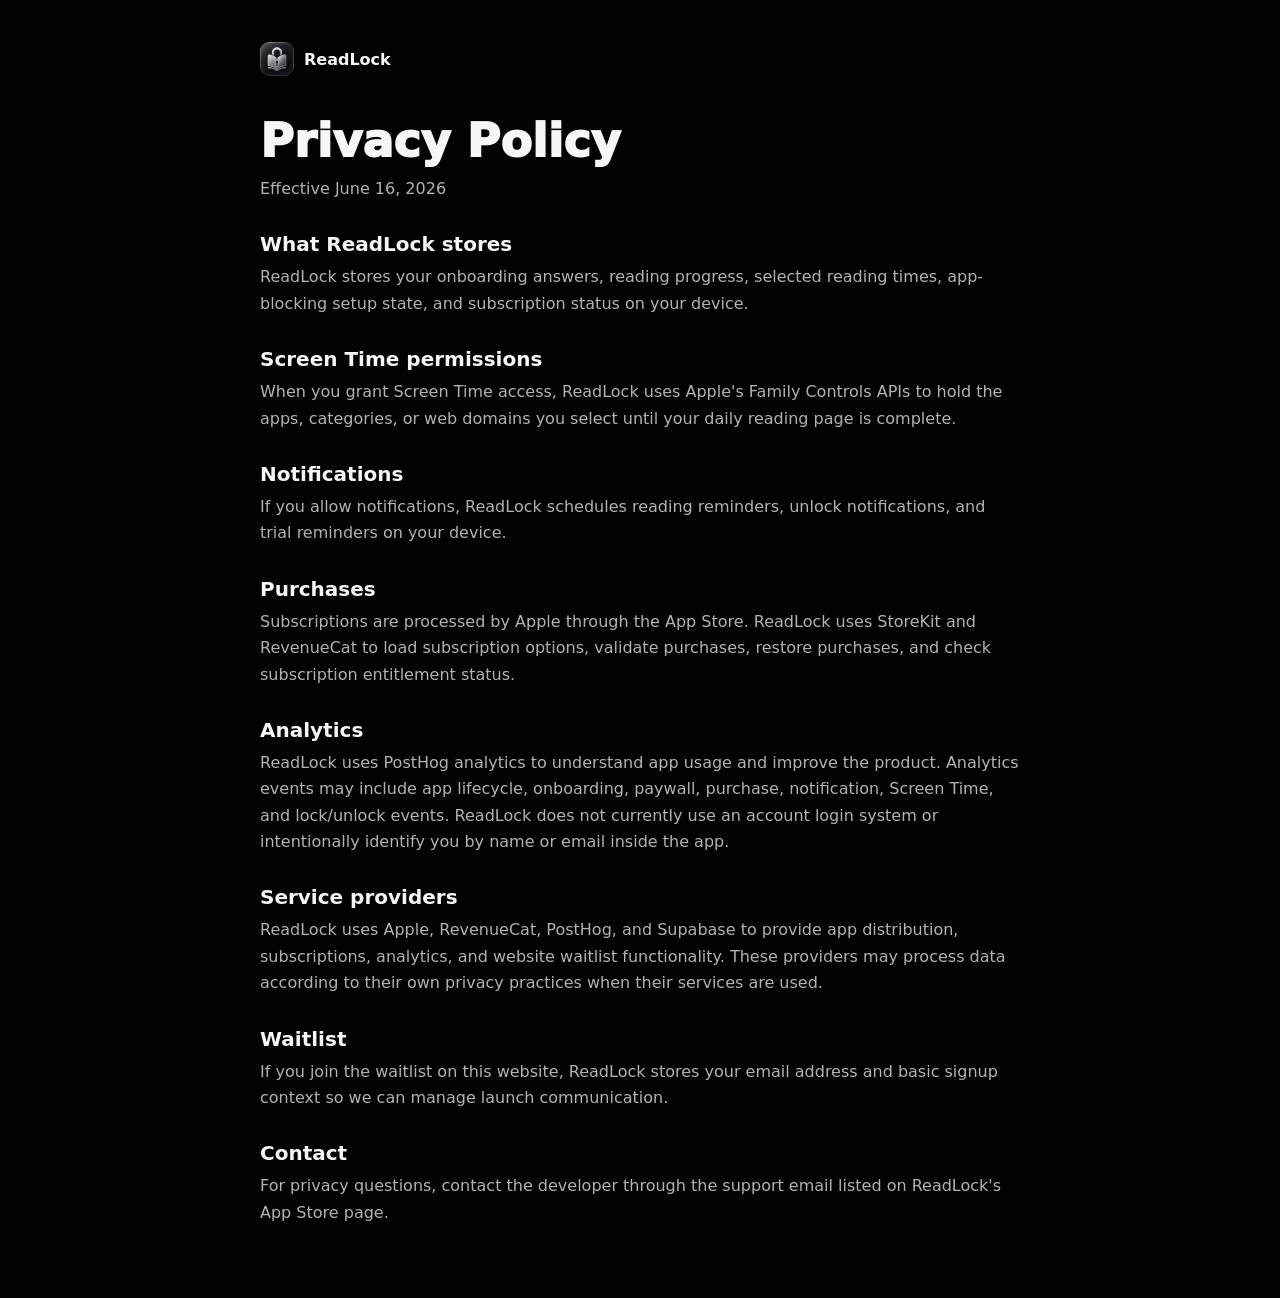
==== privacy.html @ a069968a "Initial ReadLock support site" ====
<!doctype html>
<html lang="en">
  <head>
    <meta charset="utf-8">
    <meta name="viewport" content="width=device-width, initial-scale=1">
    <title>ReadLock Privacy Policy</title>
    <meta name="description" content="ReadLock privacy policy.">
    <link rel="stylesheet" href="./styles.css">
  </head>
  <body>
    <main class="legal-page">
      <a class="brand" href="./index.html" aria-label="ReadLock home">
        <img src="./assets/readlock-logo.png" alt="" width="34" height="34">
        <span>ReadLock</span>
      </a>

      <h1>Privacy Policy</h1>
      <p>Effective June 16, 2026</p>

      <h2>What ReadLock stores</h2>
      <p>ReadLock stores your onboarding answers, reading progress, selected reading times, app-blocking setup state, and subscription status on your device.</p>

      <h2>Screen Time permissions</h2>
      <p>When you grant Screen Time access, ReadLock uses Apple's Family Controls APIs to hold the apps, categories, or web domains you select until your daily reading page is complete.</p>

      <h2>Notifications</h2>
      <p>If you allow notifications, ReadLock schedules reading reminders, unlock notifications, and trial reminders on your device.</p>

      <h2>Purchases</h2>
      <p>Subscriptions are processed by Apple through the App Store. ReadLock uses StoreKit and RevenueCat to load subscription options, validate purchases, restore purchases, and check subscription entitlement status.</p>

      <h2>Analytics</h2>
      <p>ReadLock uses PostHog analytics to understand app usage and improve the product. Analytics events may include app lifecycle, onboarding, paywall, purchase, notification, Screen Time, and lock/unlock events. ReadLock does not currently use an account login system or intentionally identify you by name or email inside the app.</p>

      <h2>Service providers</h2>
      <p>ReadLock uses Apple, RevenueCat, PostHog, and Supabase to provide app distribution, subscriptions, analytics, and website waitlist functionality. These providers may process data according to their own privacy practices when their services are used.</p>

      <h2>Waitlist</h2>
      <p>If you join the waitlist on this website, ReadLock stores your email address and basic signup context so we can manage launch communication.</p>

      <h2>Contact</h2>
      <p>For privacy questions, contact the developer through the support email listed on ReadLock's App Store page.</p>
    </main>
  </body>
</html>
---- styles.css ----
:root {
  color-scheme: dark;
  --black: #020203;
  --surface: #090a0d;
  --panel: rgba(14, 15, 18, 0.72);
  --silver: #f2f3f5;
  --silver-muted: #c5cad2;
  --muted: #9da2ad;
  --line: rgba(255, 255, 255, 0.14);
  --line-strong: rgba(255, 255, 255, 0.24);
  --shadow: 0 34px 100px rgba(0, 0, 0, 0.52);
  font-family: Inter, ui-sans-serif, system-ui, -apple-system, BlinkMacSystemFont, "Segoe UI", sans-serif;
}

* {
  box-sizing: border-box;
}

html {
  scroll-behavior: smooth;
}

body {
  margin: 0;
  background: var(--black);
  color: var(--silver);
  letter-spacing: 0;
}

a {
  color: inherit;
  text-decoration: none;
}

img {
  display: block;
  max-width: 100%;
}

.sr-only {
  position: absolute;
  width: 1px;
  height: 1px;
  padding: 0;
  margin: -1px;
  overflow: hidden;
  clip: rect(0, 0, 0, 0);
  white-space: nowrap;
  border: 0;
}

.site-header {
  position: fixed;
  z-index: 20;
  top: 22px;
  left: 50%;
  width: min(1020px, calc(100% - 32px));
  transform: translateX(-50%);
  display: grid;
  grid-template-columns: 1fr auto 1fr;
  align-items: center;
  gap: 18px;
  padding: 10px 12px;
  border: 1px solid var(--line);
  border-radius: 999px;
  background: rgba(8, 9, 12, 0.62);
  backdrop-filter: blur(22px);
}

.brand {
  display: inline-flex;
  align-items: center;
  gap: 10px;
  min-width: 0;
  font-weight: 900;
}

.brand img {
  width: 34px;
  height: 34px;
  border-radius: 9px;
}

.nav-cta {
  justify-self: end;
  padding: 13px 21px;
  border-radius: 999px;
  background: var(--silver);
  color: var(--black);
  font-size: 14px;
  font-weight: 950;
}

.hero {
  position: relative;
  min-height: 100svh;
  overflow: hidden;
  display: grid;
  place-items: start center;
  padding: 136px 20px 0;
  isolation: isolate;
}

.hero-bg,
.hero-shade {
  position: absolute;
  inset: 0;
  z-index: -2;
}

.hero-bg {
  background-image: url("./assets/hero-readlock.png");
  background-size: cover;
  background-position: center top;
  transform: scale(1.04);
}

.hero-shade {
  z-index: -1;
  background:
    radial-gradient(circle at 50% 24%, rgba(255, 255, 255, 0.16), transparent 32%),
    linear-gradient(90deg, rgba(0, 0, 0, 0.74), rgba(0, 0, 0, 0.18) 48%, rgba(0, 0, 0, 0.72)),
    linear-gradient(180deg, rgba(0, 0, 0, 0.14), rgba(0, 0, 0, 0.52) 62%, var(--black) 92%);
}

.hero-content {
  width: min(760px, 100%);
  text-align: center;
}

.eyebrow {
  margin: 0 0 14px;
  color: var(--silver-muted);
  text-transform: uppercase;
  font-size: 12px;
  font-weight: 950;
  letter-spacing: 0.12em;
}

h1,
h2,
h3,
p {
  overflow-wrap: anywhere;
}

h1 {
  margin: 0;
  font-size: clamp(58px, 9vw, 112px);
  line-height: 0.9;
  font-weight: 950;
  letter-spacing: 0;
}

.hero-copy {
  width: min(520px, 100%);
  margin: 22px auto 0;
  color: rgba(242, 243, 245, 0.82);
  font-size: clamp(18px, 2.2vw, 24px);
  line-height: 1.32;
  font-weight: 750;
}

.waitlist-form {
  width: min(510px, 100%);
  margin: 30px auto 0;
  display: grid;
  grid-template-columns: 1fr auto;
  gap: 8px;
  padding: 8px;
  border: 1px solid var(--line-strong);
  border-radius: 999px;
  background: rgba(2, 2, 3, 0.58);
  backdrop-filter: blur(18px);
}

.waitlist-form input,
.waitlist-form button {
  min-height: 50px;
  border: 0;
  font: inherit;
}

.waitlist-form input {
  width: 100%;
  min-width: 0;
  padding: 0 18px;
  color: var(--silver);
  background: transparent;
  outline: 0;
  font-weight: 750;
}

.waitlist-form input::placeholder {
  color: rgba(242, 243, 245, 0.52);
}

.waitlist-form button {
  cursor: pointer;
  padding: 0 23px;
  border-radius: 999px;
  background: var(--silver);
  color: var(--black);
  font-weight: 950;
  white-space: nowrap;
}

.waitlist-form button:disabled {
  cursor: wait;
  opacity: 0.72;
}

.form-note {
  min-height: 20px;
  margin: 12px 0 0;
  color: rgba(242, 243, 245, 0.62);
  font-size: 13px;
  font-weight: 800;
}

.form-note:empty {
  min-height: 0;
  margin-top: 0;
}

.form-note.is-success {
  color: white;
}

.form-note.is-error {
  color: #f2c8c8;
}

.phone-row {
  width: min(1040px, 100%);
  margin: clamp(54px, 8vh, 82px) auto 0;
  display: grid;
  grid-template-columns: repeat(3, minmax(0, 1fr));
  gap: clamp(12px, 2.8vw, 32px);
  align-items: end;
}

.phone-frame {
  margin: 0;
  padding: 8px;
  border: 1px solid var(--line);
  border-radius: clamp(24px, 3vw, 34px);
  background: linear-gradient(145deg, rgba(255, 255, 255, 0.18), rgba(255, 255, 255, 0.04));
  box-shadow: var(--shadow);
}

.phone-frame img {
  width: 100%;
  aspect-ratio: 1206 / 2622;
  border-radius: clamp(18px, 2.4vw, 26px);
  object-fit: cover;
}

.phone-left,
.phone-right {
  transform: translateY(36px) scale(0.94);
  opacity: 0.9;
}

.phone-center {
  transform: translateY(10px);
}

.site-footer {
  width: min(1080px, calc(100% - 40px));
  margin: 0 auto;
  padding: 78px 0 34px;
  display: flex;
  justify-content: space-between;
  gap: 18px;
  color: rgba(242, 243, 245, 0.48);
  font-size: 14px;
  font-weight: 800;
}

.site-footer a {
  color: rgba(242, 243, 245, 0.68);
  text-decoration: none;
}

.legal-page {
  width: min(760px, calc(100% - 40px));
  margin: 0 auto;
  padding: 42px 0 72px;
  color: #f5f6f8;
}

.legal-page .brand {
  position: static;
  display: inline-flex;
  margin-bottom: 42px;
}

.legal-page h1 {
  margin: 0 0 12px;
  font-size: 46px;
  line-height: 1;
  letter-spacing: 0;
}

.legal-page h2 {
  margin: 30px 0 8px;
  font-size: 20px;
  letter-spacing: 0;
}

.legal-page p {
  margin: 0;
  color: rgba(245, 246, 248, 0.72);
  font-size: 16px;
  line-height: 1.65;
}

@media (max-width: 860px) {
  .site-header {
    top: 14px;
    width: calc(100% - 20px);
    grid-template-columns: 1fr auto;
  }

  .hero {
    padding-top: 112px;
  }

  .phone-row {
    width: min(620px, 100%);
    grid-template-columns: 1fr 1fr;
  }

  .phone-frame {
    transform: none;
    opacity: 1;
  }

  .phone-right {
    grid-column: 1 / -1;
    width: min(300px, 70%);
    justify-self: center;
  }

}

@media (max-width: 560px) {
  .brand span {
    font-size: 15px;
  }

  .nav-cta {
    padding: 11px 14px;
    font-size: 13px;
  }

  .hero {
    min-height: 100svh;
    padding: 98px 14px 0;
  }

  h1 {
    font-size: clamp(48px, 16vw, 68px);
  }

  .hero-copy {
    font-size: 17px;
  }

  .waitlist-form {
    grid-template-columns: 1fr;
    border-radius: 16px;
  }

  .waitlist-form button {
    width: 100%;
  }

  .phone-row {
    margin-top: 44px;
    grid-template-columns: 1fr;
  }

  .phone-frame,
  .phone-right {
    width: min(310px, 82%);
    justify-self: center;
  }

  .phone-left,
  .phone-right {
    display: none;
  }

  .site-footer {
    width: calc(100% - 28px);
    flex-direction: column;
  }
}
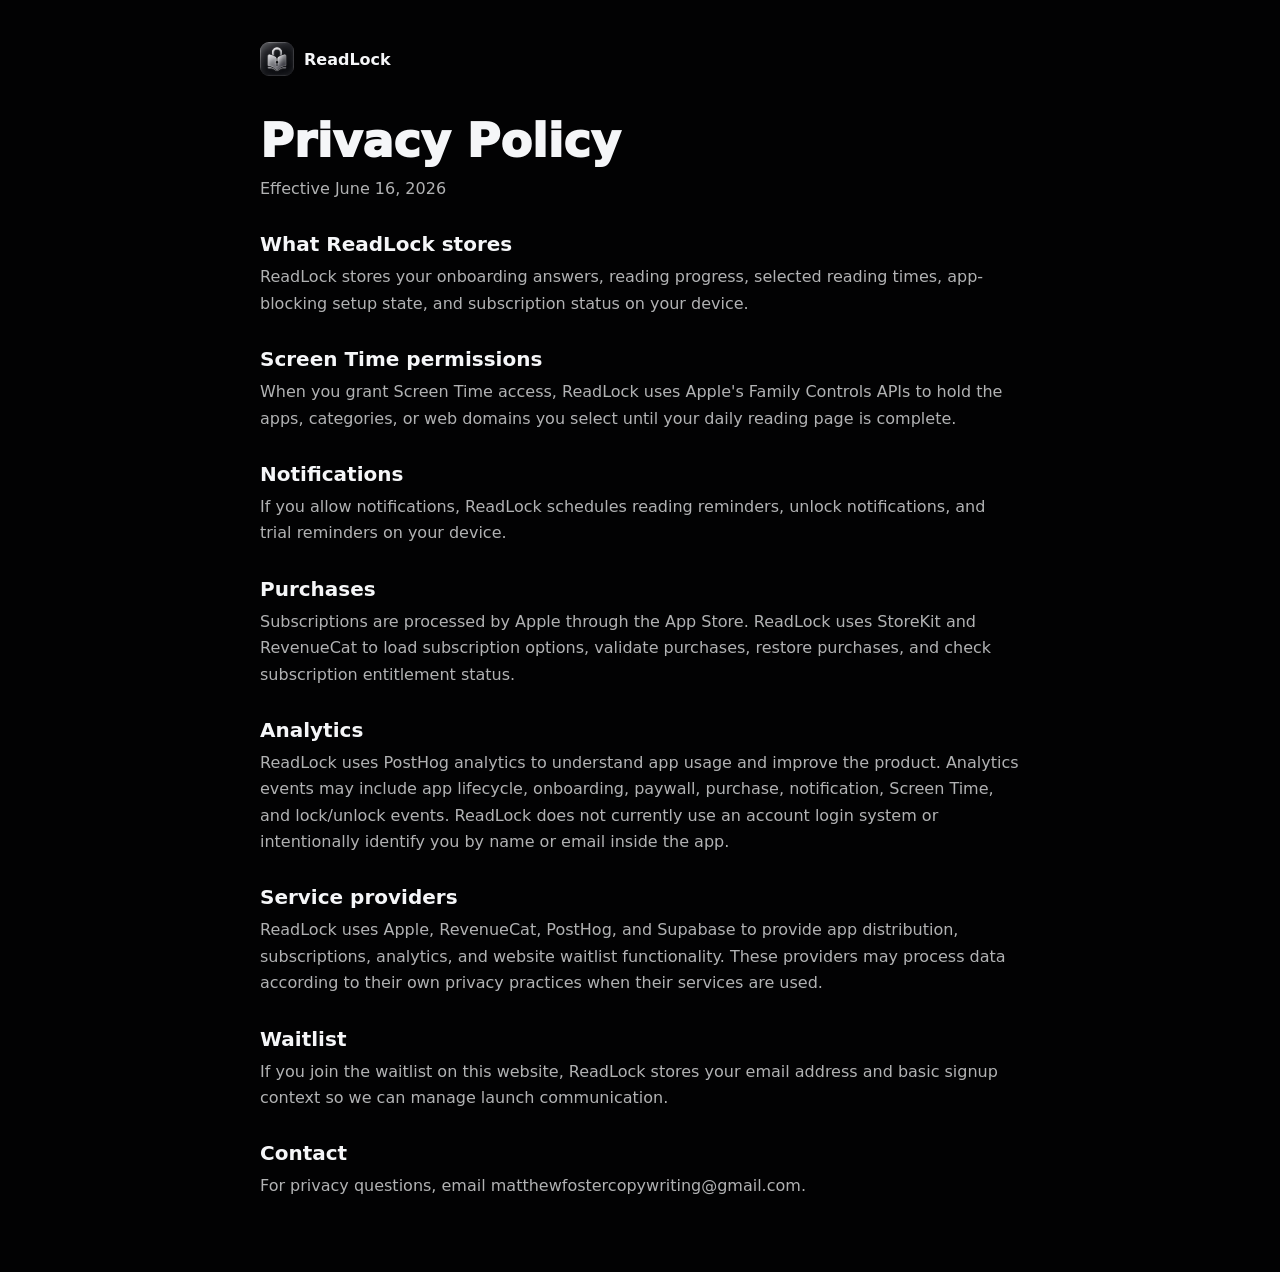
==== commit 53d056ac: "Add ReadLock support contact details" ====
--- a/privacy.html
+++ b/privacy.html
@@ -39,7 +39,7 @@
       <p>If you join the waitlist on this website, ReadLock stores your email address and basic signup context so we can manage launch communication.</p>
 
       <h2>Contact</h2>
-      <p>For privacy questions, contact the developer through the support email listed on ReadLock's App Store page.</p>
+      <p>For privacy questions, email <a href="mailto:matthewfostercopywriting@gmail.com">matthewfostercopywriting@gmail.com</a>.</p>
     </main>
   </body>
 </html>
